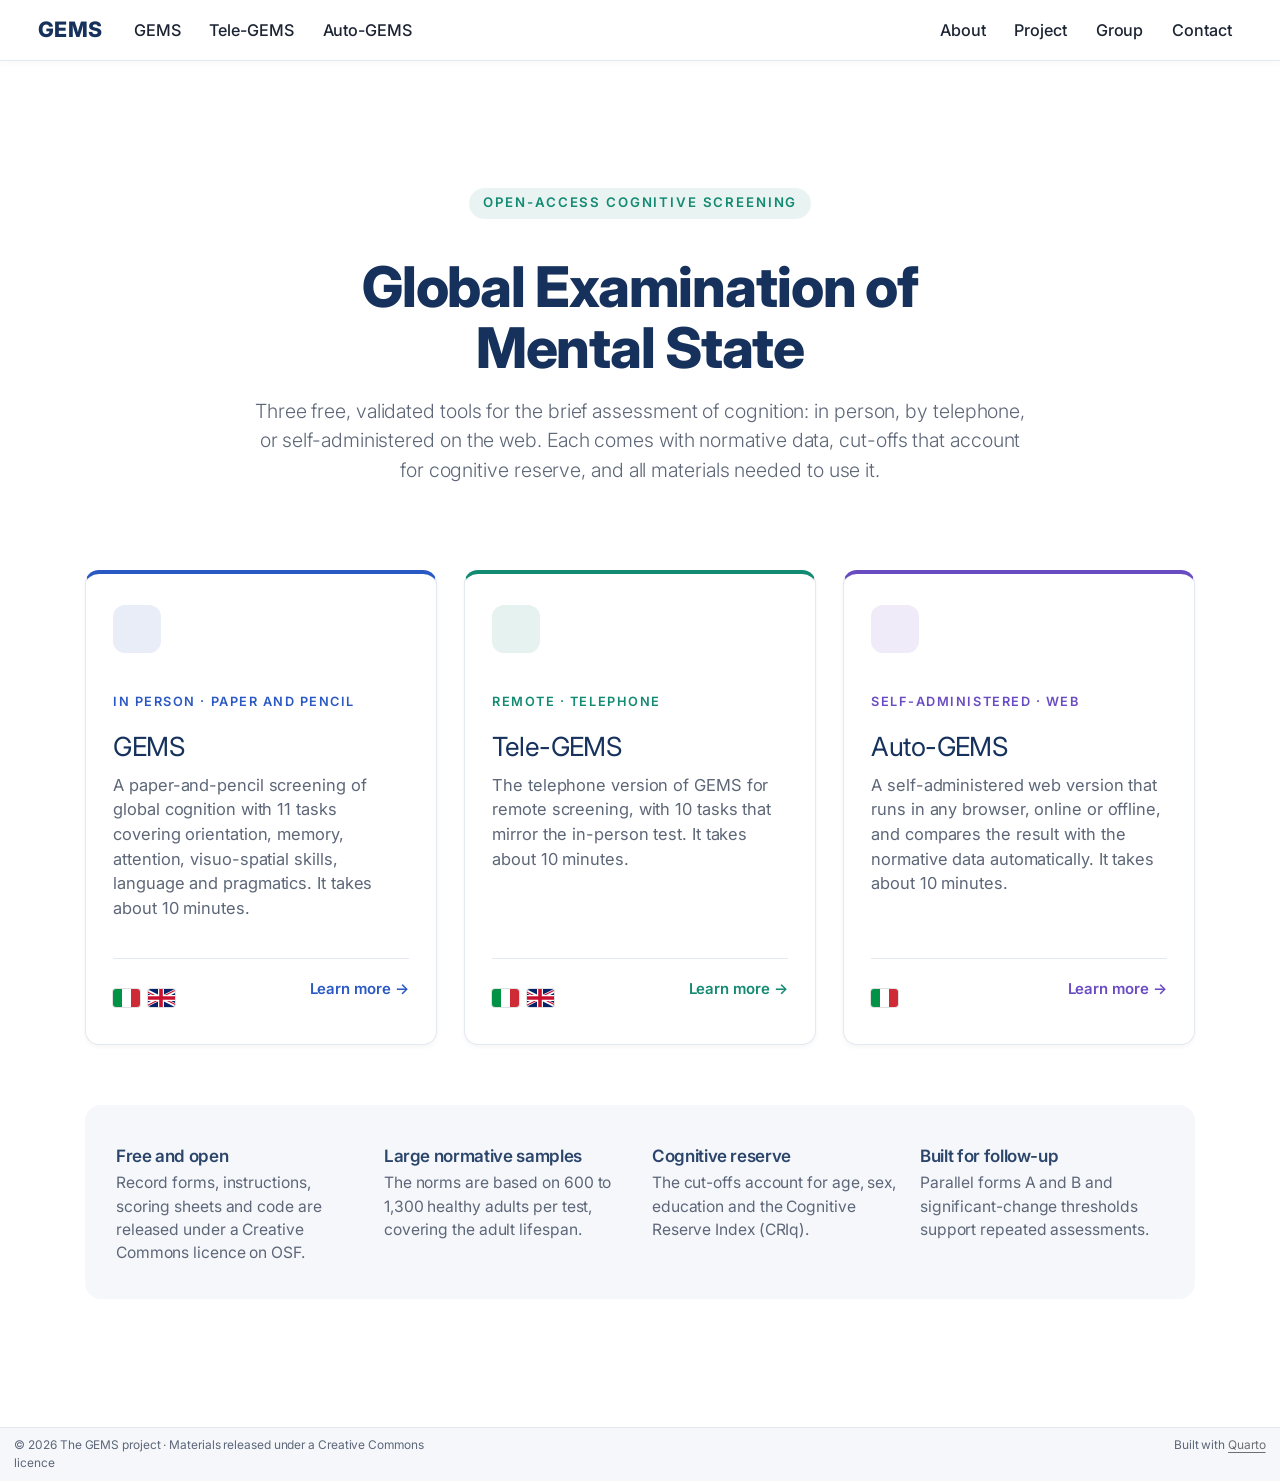
==== index.html @ f172ce5f "Built site for gh-pages" ====
<!DOCTYPE html>
<html xmlns="http://www.w3.org/1999/xhtml" lang="en" xml:lang="en"><head>

<meta charset="utf-8">
<meta name="generator" content="quarto-1.7.31">

<meta name="viewport" content="width=device-width, initial-scale=1.0, user-scalable=yes">


<title>GEMS · Global Examination of Mental State – GEMS</title>
<style>
code{white-space: pre-wrap;}
span.smallcaps{font-variant: small-caps;}
div.columns{display: flex; gap: min(4vw, 1.5em);}
div.column{flex: auto; overflow-x: auto;}
div.hanging-indent{margin-left: 1.5em; text-indent: -1.5em;}
ul.task-list{list-style: none;}
ul.task-list li input[type="checkbox"] {
  width: 0.8em;
  margin: 0 0.8em 0.2em -1em; /* quarto-specific, see https://github.com/quarto-dev/quarto-cli/issues/4556 */ 
  vertical-align: middle;
}
</style>


<script src="site_libs/quarto-nav/quarto-nav.js"></script>
<script src="site_libs/quarto-nav/headroom.min.js"></script>
<script src="site_libs/clipboard/clipboard.min.js"></script>
<script src="site_libs/quarto-search/autocomplete.umd.js"></script>
<script src="site_libs/quarto-search/fuse.min.js"></script>
<script src="site_libs/quarto-search/quarto-search.js"></script>
<meta name="quarto:offset" content="./">
<link href="./images/logo.svg" rel="icon" type="image/svg+xml">
<script src="site_libs/quarto-html/quarto.js" type="module"></script>
<script src="site_libs/quarto-html/tabsets/tabsets.js" type="module"></script>
<script src="site_libs/quarto-html/popper.min.js"></script>
<script src="site_libs/quarto-html/tippy.umd.min.js"></script>
<script src="site_libs/quarto-html/anchor.min.js"></script>
<link href="site_libs/quarto-html/tippy.css" rel="stylesheet">
<link href="site_libs/quarto-html/quarto-syntax-highlighting-e1a5c8363afafaef2c763b6775fbf3ca.css" rel="stylesheet" id="quarto-text-highlighting-styles">
<script src="site_libs/bootstrap/bootstrap.min.js"></script>
<link href="site_libs/bootstrap/bootstrap-icons.css" rel="stylesheet">
<link href="site_libs/bootstrap/bootstrap-fa6449c2117a1bbcf229e6d02e4b391d.min.css" rel="stylesheet" append-hash="true" id="quarto-bootstrap" data-mode="light">
<script id="quarto-search-options" type="application/json">{
  "location": "navbar",
  "copy-button": false,
  "collapse-after": 3,
  "panel-placement": "end",
  "type": "overlay",
  "limit": 50,
  "keyboard-shortcut": [
    "f",
    "/",
    "s"
  ],
  "show-item-context": false,
  "language": {
    "search-no-results-text": "No results",
    "search-matching-documents-text": "matching documents",
    "search-copy-link-title": "Copy link to search",
    "search-hide-matches-text": "Hide additional matches",
    "search-more-match-text": "more match in this document",
    "search-more-matches-text": "more matches in this document",
    "search-clear-button-title": "Clear",
    "search-text-placeholder": "",
    "search-detached-cancel-button-title": "Cancel",
    "search-submit-button-title": "Submit",
    "search-label": "Search"
  }
}</script>
<style>html{ scroll-behavior: smooth; }</style>
<link rel="preconnect" href="https://fonts.googleapis.com">
<link rel="preconnect" href="https://fonts.gstatic.com" crossorigin="">
<link href="https://fonts.googleapis.com/css2?family=Inter:wght@400;500;600;700;800&amp;display=swap" rel="stylesheet">


</head>

<body class="nav-fixed quarto-light">

<div id="quarto-search-results"></div>
  <header id="quarto-header" class="headroom fixed-top">
    <nav class="navbar navbar-expand-lg " data-bs-theme="dark">
      <div class="navbar-container container-fluid">
      <div class="navbar-brand-container mx-auto">
    <a href="./index.html" class="navbar-brand navbar-brand-logo">
    <img src="./images/logo.svg" alt="" class="navbar-logo">
    </a>
    <a class="navbar-brand" href="./index.html">
    <span class="navbar-title">GEMS</span>
    </a>
  </div>
            <div id="quarto-search" class="" title="Search"></div>
          <button class="navbar-toggler" type="button" data-bs-toggle="collapse" data-bs-target="#navbarCollapse" aria-controls="navbarCollapse" role="menu" aria-expanded="false" aria-label="Toggle navigation" onclick="if (window.quartoToggleHeadroom) { window.quartoToggleHeadroom(); }">
  <span class="navbar-toggler-icon"></span>
</button>
          <div class="collapse navbar-collapse" id="navbarCollapse">
            <ul class="navbar-nav navbar-nav-scroll me-auto">
  <li class="nav-item">
    <a class="nav-link" href="./tests/gems/index.html"> 
<span class="menu-text">GEMS</span></a>
  </li>  
  <li class="nav-item">
    <a class="nav-link" href="./tests/tele-gems/index.html"> 
<span class="menu-text">Tele-GEMS</span></a>
  </li>  
  <li class="nav-item">
    <a class="nav-link" href="./tests/auto-gems/index.html"> 
<span class="menu-text">Auto-GEMS</span></a>
  </li>  
</ul>
            <ul class="navbar-nav navbar-nav-scroll ms-auto">
  <li class="nav-item">
    <a class="nav-link" href="./about.html"> 
<span class="menu-text">About</span></a>
  </li>  
  <li class="nav-item">
    <a class="nav-link" href="./project.html"> 
<span class="menu-text">Project</span></a>
  </li>  
  <li class="nav-item">
    <a class="nav-link" href="./group.html"> 
<span class="menu-text">Group</span></a>
  </li>  
  <li class="nav-item">
    <a class="nav-link" href="./contact.html"> 
<span class="menu-text">Contact</span></a>
  </li>  
</ul>
          </div> <!-- /navcollapse -->
            <div class="quarto-navbar-tools">
</div>
      </div> <!-- /container-fluid -->
    </nav>
</header>
<!-- content -->
<div id="quarto-content" class="quarto-container page-columns page-rows-contents page-layout-full page-navbar">
<!-- sidebar -->
<!-- margin-sidebar -->
    
<!-- main -->
<main class="content column-page" id="quarto-document-content"><header id="title-block-header" class="quarto-title-block"></header>




<div class="hero">
<p><span class="eyebrow">Open-access cognitive screening</span></p>
<section id="global-examination-of-mental-state" class="level1">
<h1>Global Examination of Mental State</h1>
<div class="lead">
<p>Three free, validated tools for the brief assessment of cognition: in person, by telephone, or self-administered on the web. Each comes with normative data, cut-offs that account for cognitive reserve, and all materials needed to use it.</p>
</div>
</section>
</div>
<div class="container-lg">
<div class="modules">
<div class="module">
<p><span class="module-icon"><i class="bi bi-clipboard2-pulse"></i></span></p>
<p><span class="module-mode">In person · paper and pencil</span></p>
<div class="module-title">
<p><a href="./tests/gems/index.html">GEMS</a></p>
</div>
<div class="module-desc">
<p>A paper-and-pencil screening of global cognition with 11 tasks covering orientation, memory, attention, visuo-spatial skills, language and pragmatics. It takes about 10 minutes.</p>
</div>
<div class="module-foot">
<div class="flags">
<p><a class="flag-link" href="tests/gems/it.html" title="Italiano"><img class="flag" src="images/flags/it.svg" alt="Italiano"></a> <a class="flag-link" href="tests/gems/en.html" title="English"><img class="flag" src="images/flags/gb.svg" alt="English"></a></p>
</div>
<p><span class="module-more">Learn more →</span></p>
</div>
</div>
<div class="module tele">
<p><span class="module-icon"><i class="bi bi-telephone"></i></span></p>
<p><span class="module-mode">Remote · telephone</span></p>
<div class="module-title">
<p><a href="./tests/tele-gems/index.html">Tele-GEMS</a></p>
</div>
<div class="module-desc">
<p>The telephone version of GEMS for remote screening, with 10 tasks that mirror the in-person test. It takes about 10 minutes.</p>
</div>
<div class="module-foot">
<div class="flags">
<p><a class="flag-link" href="tests/tele-gems/it.html" title="Italiano"><img class="flag" src="images/flags/it.svg" alt="Italiano"></a> <a class="flag-link" href="tests/tele-gems/en.html" title="English"><img class="flag" src="images/flags/gb.svg" alt="English"></a></p>
</div>
<p><span class="module-more">Learn more →</span></p>
</div>
</div>
<div class="module auto">
<p><span class="module-icon"><i class="bi bi-laptop"></i></span></p>
<p><span class="module-mode">Self-administered · web</span></p>
<div class="module-title">
<p><a href="./tests/auto-gems/index.html">Auto-GEMS</a></p>
</div>
<div class="module-desc">
<p>A self-administered web version that runs in any browser, online or offline, and compares the result with the normative data automatically. It takes about 10 minutes.</p>
</div>
<div class="module-foot">
<div class="flags">
<p><a class="flag-link" href="tests/auto-gems/it.html" title="Italiano"><img class="flag" src="images/flags/it.svg" alt="Italiano"></a></p>
</div>
<p><span class="module-more">Learn more →</span></p>
</div>
</div>
</div>
<div class="strip">
<div class="strip-item">
<p><i class="bi bi-unlock"></i></p>
<section id="free-and-open" class="level3">
<h3 class="anchored" data-anchor-id="free-and-open">Free and open</h3>
<p>Record forms, instructions, scoring sheets and code are released under a Creative Commons licence on OSF.</p>
</section>
</div>
<div class="strip-item">
<p><i class="bi bi-people"></i></p>
<section id="large-normative-samples" class="level3">
<h3 class="anchored" data-anchor-id="large-normative-samples">Large normative samples</h3>
<p>The norms are based on 600 to 1,300 healthy adults per test, covering the adult lifespan.</p>
</section>
</div>
<div class="strip-item">
<p><i class="bi bi-diagram-3"></i></p>
<section id="cognitive-reserve" class="level3">
<h3 class="anchored" data-anchor-id="cognitive-reserve">Cognitive reserve</h3>
<p>The cut-offs account for age, sex, education and the Cognitive Reserve Index (CRIq).</p>
</section>
</div>
<div class="strip-item">
<p><i class="bi bi-arrow-repeat"></i></p>
<section id="built-for-follow-up" class="level3">
<h3 class="anchored" data-anchor-id="built-for-follow-up">Built for follow-up</h3>
<p>Parallel forms A and B and significant-change thresholds support repeated assessments.</p>
</section>
</div>
</div>
</div>



</main> <!-- /main -->
<script id="quarto-html-after-body" type="application/javascript">
  window.document.addEventListener("DOMContentLoaded", function (event) {
    const icon = "";
    const anchorJS = new window.AnchorJS();
    anchorJS.options = {
      placement: 'right',
      icon: icon
    };
    anchorJS.add('.anchored');
    const isCodeAnnotation = (el) => {
      for (const clz of el.classList) {
        if (clz.startsWith('code-annotation-')) {                     
          return true;
        }
      }
      return false;
    }
    const onCopySuccess = function(e) {
      // button target
      const button = e.trigger;
      // don't keep focus
      button.blur();
      // flash "checked"
      button.classList.add('code-copy-button-checked');
      var currentTitle = button.getAttribute("title");
      button.setAttribute("title", "Copied!");
      let tooltip;
      if (window.bootstrap) {
        button.setAttribute("data-bs-toggle", "tooltip");
        button.setAttribute("data-bs-placement", "left");
        button.setAttribute("data-bs-title", "Copied!");
        tooltip = new bootstrap.Tooltip(button, 
          { trigger: "manual", 
            customClass: "code-copy-button-tooltip",
            offset: [0, -8]});
        tooltip.show();    
      }
      setTimeout(function() {
        if (tooltip) {
          tooltip.hide();
          button.removeAttribute("data-bs-title");
          button.removeAttribute("data-bs-toggle");
          button.removeAttribute("data-bs-placement");
        }
        button.setAttribute("title", currentTitle);
        button.classList.remove('code-copy-button-checked');
      }, 1000);
      // clear code selection
      e.clearSelection();
    }
    const getTextToCopy = function(trigger) {
        const codeEl = trigger.previousElementSibling.cloneNode(true);
        for (const childEl of codeEl.children) {
          if (isCodeAnnotation(childEl)) {
            childEl.remove();
          }
        }
        return codeEl.innerText;
    }
    const clipboard = new window.ClipboardJS('.code-copy-button:not([data-in-quarto-modal])', {
      text: getTextToCopy
    });
    clipboard.on('success', onCopySuccess);
    if (window.document.getElementById('quarto-embedded-source-code-modal')) {
      const clipboardModal = new window.ClipboardJS('.code-copy-button[data-in-quarto-modal]', {
        text: getTextToCopy,
        container: window.document.getElementById('quarto-embedded-source-code-modal')
      });
      clipboardModal.on('success', onCopySuccess);
    }
      var localhostRegex = new RegExp(/^(?:http|https):\/\/localhost\:?[0-9]*\//);
      var mailtoRegex = new RegExp(/^mailto:/);
        var filterRegex = new RegExp("https:\/\/giorgioarcara\.github\.io\/gems-tests\/");
      var isInternal = (href) => {
          return filterRegex.test(href) || localhostRegex.test(href) || mailtoRegex.test(href);
      }
      // Inspect non-navigation links and adorn them if external
     var links = window.document.querySelectorAll('a[href]:not(.nav-link):not(.navbar-brand):not(.toc-action):not(.sidebar-link):not(.sidebar-item-toggle):not(.pagination-link):not(.no-external):not([aria-hidden]):not(.dropdown-item):not(.quarto-navigation-tool):not(.about-link)');
      for (var i=0; i<links.length; i++) {
        const link = links[i];
        if (!isInternal(link.href)) {
          // undo the damage that might have been done by quarto-nav.js in the case of
          // links that we want to consider external
          if (link.dataset.originalHref !== undefined) {
            link.href = link.dataset.originalHref;
          }
            // target, if specified
            link.setAttribute("target", "_blank");
            if (link.getAttribute("rel") === null) {
              link.setAttribute("rel", "noopener");
            }
        }
      }
    function tippyHover(el, contentFn, onTriggerFn, onUntriggerFn) {
      const config = {
        allowHTML: true,
        maxWidth: 500,
        delay: 100,
        arrow: false,
        appendTo: function(el) {
            return el.parentElement;
        },
        interactive: true,
        interactiveBorder: 10,
        theme: 'quarto',
        placement: 'bottom-start',
      };
      if (contentFn) {
        config.content = contentFn;
      }
      if (onTriggerFn) {
        config.onTrigger = onTriggerFn;
      }
      if (onUntriggerFn) {
        config.onUntrigger = onUntriggerFn;
      }
      window.tippy(el, config); 
    }
    const noterefs = window.document.querySelectorAll('a[role="doc-noteref"]');
    for (var i=0; i<noterefs.length; i++) {
      const ref = noterefs[i];
      tippyHover(ref, function() {
        // use id or data attribute instead here
        let href = ref.getAttribute('data-footnote-href') || ref.getAttribute('href');
        try { href = new URL(href).hash; } catch {}
        const id = href.replace(/^#\/?/, "");
        const note = window.document.getElementById(id);
        if (note) {
          return note.innerHTML;
        } else {
          return "";
        }
      });
    }
    const xrefs = window.document.querySelectorAll('a.quarto-xref');
    const processXRef = (id, note) => {
      // Strip column container classes
      const stripColumnClz = (el) => {
        el.classList.remove("page-full", "page-columns");
        if (el.children) {
          for (const child of el.children) {
            stripColumnClz(child);
          }
        }
      }
      stripColumnClz(note)
      if (id === null || id.startsWith('sec-')) {
        // Special case sections, only their first couple elements
        const container = document.createElement("div");
        if (note.children && note.children.length > 2) {
          container.appendChild(note.children[0].cloneNode(true));
          for (let i = 1; i < note.children.length; i++) {
            const child = note.children[i];
            if (child.tagName === "P" && child.innerText === "") {
              continue;
            } else {
              container.appendChild(child.cloneNode(true));
              break;
            }
          }
          if (window.Quarto?.typesetMath) {
            window.Quarto.typesetMath(container);
          }
          return container.innerHTML
        } else {
          if (window.Quarto?.typesetMath) {
            window.Quarto.typesetMath(note);
          }
          return note.innerHTML;
        }
      } else {
        // Remove any anchor links if they are present
        const anchorLink = note.querySelector('a.anchorjs-link');
        if (anchorLink) {
          anchorLink.remove();
        }
        if (window.Quarto?.typesetMath) {
          window.Quarto.typesetMath(note);
        }
        if (note.classList.contains("callout")) {
          return note.outerHTML;
        } else {
          return note.innerHTML;
        }
      }
    }
    for (var i=0; i<xrefs.length; i++) {
      const xref = xrefs[i];
      tippyHover(xref, undefined, function(instance) {
        instance.disable();
        let url = xref.getAttribute('href');
        let hash = undefined; 
        if (url.startsWith('#')) {
          hash = url;
        } else {
          try { hash = new URL(url).hash; } catch {}
        }
        if (hash) {
          const id = hash.replace(/^#\/?/, "");
          const note = window.document.getElementById(id);
          if (note !== null) {
            try {
              const html = processXRef(id, note.cloneNode(true));
              instance.setContent(html);
            } finally {
              instance.enable();
              instance.show();
            }
          } else {
            // See if we can fetch this
            fetch(url.split('#')[0])
            .then(res => res.text())
            .then(html => {
              const parser = new DOMParser();
              const htmlDoc = parser.parseFromString(html, "text/html");
              const note = htmlDoc.getElementById(id);
              if (note !== null) {
                const html = processXRef(id, note);
                instance.setContent(html);
              } 
            }).finally(() => {
              instance.enable();
              instance.show();
            });
          }
        } else {
          // See if we can fetch a full url (with no hash to target)
          // This is a special case and we should probably do some content thinning / targeting
          fetch(url)
          .then(res => res.text())
          .then(html => {
            const parser = new DOMParser();
            const htmlDoc = parser.parseFromString(html, "text/html");
            const note = htmlDoc.querySelector('main.content');
            if (note !== null) {
              // This should only happen for chapter cross references
              // (since there is no id in the URL)
              // remove the first header
              if (note.children.length > 0 && note.children[0].tagName === "HEADER") {
                note.children[0].remove();
              }
              const html = processXRef(null, note);
              instance.setContent(html);
            } 
          }).finally(() => {
            instance.enable();
            instance.show();
          });
        }
      }, function(instance) {
      });
    }
        let selectedAnnoteEl;
        const selectorForAnnotation = ( cell, annotation) => {
          let cellAttr = 'data-code-cell="' + cell + '"';
          let lineAttr = 'data-code-annotation="' +  annotation + '"';
          const selector = 'span[' + cellAttr + '][' + lineAttr + ']';
          return selector;
        }
        const selectCodeLines = (annoteEl) => {
          const doc = window.document;
          const targetCell = annoteEl.getAttribute("data-target-cell");
          const targetAnnotation = annoteEl.getAttribute("data-target-annotation");
          const annoteSpan = window.document.querySelector(selectorForAnnotation(targetCell, targetAnnotation));
          const lines = annoteSpan.getAttribute("data-code-lines").split(",");
          const lineIds = lines.map((line) => {
            return targetCell + "-" + line;
          })
          let top = null;
          let height = null;
          let parent = null;
          if (lineIds.length > 0) {
              //compute the position of the single el (top and bottom and make a div)
              const el = window.document.getElementById(lineIds[0]);
              top = el.offsetTop;
              height = el.offsetHeight;
              parent = el.parentElement.parentElement;
            if (lineIds.length > 1) {
              const lastEl = window.document.getElementById(lineIds[lineIds.length - 1]);
              const bottom = lastEl.offsetTop + lastEl.offsetHeight;
              height = bottom - top;
            }
            if (top !== null && height !== null && parent !== null) {
              // cook up a div (if necessary) and position it 
              let div = window.document.getElementById("code-annotation-line-highlight");
              if (div === null) {
                div = window.document.createElement("div");
                div.setAttribute("id", "code-annotation-line-highlight");
                div.style.position = 'absolute';
                parent.appendChild(div);
              }
              div.style.top = top - 2 + "px";
              div.style.height = height + 4 + "px";
              div.style.left = 0;
              let gutterDiv = window.document.getElementById("code-annotation-line-highlight-gutter");
              if (gutterDiv === null) {
                gutterDiv = window.document.createElement("div");
                gutterDiv.setAttribute("id", "code-annotation-line-highlight-gutter");
                gutterDiv.style.position = 'absolute';
                const codeCell = window.document.getElementById(targetCell);
                const gutter = codeCell.querySelector('.code-annotation-gutter');
                gutter.appendChild(gutterDiv);
              }
              gutterDiv.style.top = top - 2 + "px";
              gutterDiv.style.height = height + 4 + "px";
            }
            selectedAnnoteEl = annoteEl;
          }
        };
        const unselectCodeLines = () => {
          const elementsIds = ["code-annotation-line-highlight", "code-annotation-line-highlight-gutter"];
          elementsIds.forEach((elId) => {
            const div = window.document.getElementById(elId);
            if (div) {
              div.remove();
            }
          });
          selectedAnnoteEl = undefined;
        };
          // Handle positioning of the toggle
      window.addEventListener(
        "resize",
        throttle(() => {
          elRect = undefined;
          if (selectedAnnoteEl) {
            selectCodeLines(selectedAnnoteEl);
          }
        }, 10)
      );
      function throttle(fn, ms) {
      let throttle = false;
      let timer;
        return (...args) => {
          if(!throttle) { // first call gets through
              fn.apply(this, args);
              throttle = true;
          } else { // all the others get throttled
              if(timer) clearTimeout(timer); // cancel #2
              timer = setTimeout(() => {
                fn.apply(this, args);
                timer = throttle = false;
              }, ms);
          }
        };
      }
        // Attach click handler to the DT
        const annoteDls = window.document.querySelectorAll('dt[data-target-cell]');
        for (const annoteDlNode of annoteDls) {
          annoteDlNode.addEventListener('click', (event) => {
            const clickedEl = event.target;
            if (clickedEl !== selectedAnnoteEl) {
              unselectCodeLines();
              const activeEl = window.document.querySelector('dt[data-target-cell].code-annotation-active');
              if (activeEl) {
                activeEl.classList.remove('code-annotation-active');
              }
              selectCodeLines(clickedEl);
              clickedEl.classList.add('code-annotation-active');
            } else {
              // Unselect the line
              unselectCodeLines();
              clickedEl.classList.remove('code-annotation-active');
            }
          });
        }
    const findCites = (el) => {
      const parentEl = el.parentElement;
      if (parentEl) {
        const cites = parentEl.dataset.cites;
        if (cites) {
          return {
            el,
            cites: cites.split(' ')
          };
        } else {
          return findCites(el.parentElement)
        }
      } else {
        return undefined;
      }
    };
    var bibliorefs = window.document.querySelectorAll('a[role="doc-biblioref"]');
    for (var i=0; i<bibliorefs.length; i++) {
      const ref = bibliorefs[i];
      const citeInfo = findCites(ref);
      if (citeInfo) {
        tippyHover(citeInfo.el, function() {
          var popup = window.document.createElement('div');
          citeInfo.cites.forEach(function(cite) {
            var citeDiv = window.document.createElement('div');
            citeDiv.classList.add('hanging-indent');
            citeDiv.classList.add('csl-entry');
            var biblioDiv = window.document.getElementById('ref-' + cite);
            if (biblioDiv) {
              citeDiv.innerHTML = biblioDiv.innerHTML;
            }
            popup.appendChild(citeDiv);
          });
          return popup.innerHTML;
        });
      }
    }
  });
  </script>
</div> <!-- /content -->
<footer class="footer">
  <div class="nav-footer">
    <div class="nav-footer-left">
<p>© 2026 The GEMS project · Materials released under a Creative Commons licence</p>
</div>   
    <div class="nav-footer-center">
      &nbsp;
    </div>
    <div class="nav-footer-right">
<p>Built with <a href="https://quarto.org">Quarto</a></p>
</div>
  </div>
</footer>




<script src="site_libs/quarto-html/zenscroll-min.js"></script>
</body></html>
---- site_libs/quarto-html/tippy.css ----
.tippy-box[data-animation=fade][data-state=hidden]{opacity:0}[data-tippy-root]{max-width:calc(100vw - 10px)}.tippy-box{position:relative;background-color:#333;color:#fff;border-radius:4px;font-size:14px;line-height:1.4;white-space:normal;outline:0;transition-property:transform,visibility,opacity}.tippy-box[data-placement^=top]>.tippy-arrow{bottom:0}.tippy-box[data-placement^=top]>.tippy-arrow:before{bottom:-7px;left:0;border-width:8px 8px 0;border-top-color:initial;transform-origin:center top}.tippy-box[data-placement^=bottom]>.tippy-arrow{top:0}.tippy-box[data-placement^=bottom]>.tippy-arrow:before{top:-7px;left:0;border-width:0 8px 8px;border-bottom-color:initial;transform-origin:center bottom}.tippy-box[data-placement^=left]>.tippy-arrow{right:0}.tippy-box[data-placement^=left]>.tippy-arrow:before{border-width:8px 0 8px 8px;border-left-color:initial;right:-7px;transform-origin:center left}.tippy-box[data-placement^=right]>.tippy-arrow{left:0}.tippy-box[data-placement^=right]>.tippy-arrow:before{left:-7px;border-width:8px 8px 8px 0;border-right-color:initial;transform-origin:center right}.tippy-box[data-inertia][data-state=visible]{transition-timing-function:cubic-bezier(.54,1.5,.38,1.11)}.tippy-arrow{width:16px;height:16px;color:#333}.tippy-arrow:before{content:"";position:absolute;border-color:transparent;border-style:solid}.tippy-content{position:relative;padding:5px 9px;z-index:1}
---- site_libs/quarto-html/quarto-syntax-highlighting-e1a5c8363afafaef2c763b6775fbf3ca.css ----
/* quarto syntax highlight colors */
:root {
  --quarto-hl-ot-color: #003B4F;
  --quarto-hl-at-color: #657422;
  --quarto-hl-ss-color: #20794D;
  --quarto-hl-an-color: #5E5E5E;
  --quarto-hl-fu-color: #4758AB;
  --quarto-hl-st-color: #20794D;
  --quarto-hl-cf-color: #003B4F;
  --quarto-hl-op-color: #5E5E5E;
  --quarto-hl-er-color: #AD0000;
  --quarto-hl-bn-color: #AD0000;
  --quarto-hl-al-color: #AD0000;
  --quarto-hl-va-color: #111111;
  --quarto-hl-bu-color: inherit;
  --quarto-hl-ex-color: inherit;
  --quarto-hl-pp-color: #AD0000;
  --quarto-hl-in-color: #5E5E5E;
  --quarto-hl-vs-color: #20794D;
  --quarto-hl-wa-color: #5E5E5E;
  --quarto-hl-do-color: #5E5E5E;
  --quarto-hl-im-color: #00769E;
  --quarto-hl-ch-color: #20794D;
  --quarto-hl-dt-color: #AD0000;
  --quarto-hl-fl-color: #AD0000;
  --quarto-hl-co-color: #5E5E5E;
  --quarto-hl-cv-color: #5E5E5E;
  --quarto-hl-cn-color: #8f5902;
  --quarto-hl-sc-color: #5E5E5E;
  --quarto-hl-dv-color: #AD0000;
  --quarto-hl-kw-color: #003B4F;
}

/* other quarto variables */
:root {
  --quarto-font-monospace: SFMono-Regular, Menlo, Monaco, Consolas, "Liberation Mono", "Courier New", monospace;
}

/* syntax highlight based on Pandoc's rules */
pre > code.sourceCode > span {
  color: #003B4F;
}

code.sourceCode > span {
  color: #003B4F;
}

div.sourceCode,
div.sourceCode pre.sourceCode {
  color: #003B4F;
}

/* Normal */
code span {
  color: #003B4F;
}

/* Alert */
code span.al {
  color: #AD0000;
  font-style: inherit;
}

/* Annotation */
code span.an {
  color: #5E5E5E;
  font-style: inherit;
}

/* Attribute */
code span.at {
  color: #657422;
  font-style: inherit;
}

/* BaseN */
code span.bn {
  color: #AD0000;
  font-style: inherit;
}

/* BuiltIn */
code span.bu {
  font-style: inherit;
}

/* ControlFlow */
code span.cf {
  color: #003B4F;
  font-weight: bold;
  font-style: inherit;
}

/* Char */
code span.ch {
  color: #20794D;
  font-style: inherit;
}

/* Constant */
code span.cn {
  color: #8f5902;
  font-style: inherit;
}

/* Comment */
code span.co {
  color: #5E5E5E;
  font-style: inherit;
}

/* CommentVar */
code span.cv {
  color: #5E5E5E;
  font-style: italic;
}

/* Documentation */
code span.do {
  color: #5E5E5E;
  font-style: italic;
}

/* DataType */
code span.dt {
  color: #AD0000;
  font-style: inherit;
}

/* DecVal */
code span.dv {
  color: #AD0000;
  font-style: inherit;
}

/* Error */
code span.er {
  color: #AD0000;
  font-style: inherit;
}

/* Extension */
code span.ex {
  font-style: inherit;
}

/* Float */
code span.fl {
  color: #AD0000;
  font-style: inherit;
}

/* Function */
code span.fu {
  color: #4758AB;
  font-style: inherit;
}

/* Import */
code span.im {
  color: #00769E;
  font-style: inherit;
}

/* Information */
code span.in {
  color: #5E5E5E;
  font-style: inherit;
}

/* Keyword */
code span.kw {
  color: #003B4F;
  font-weight: bold;
  font-style: inherit;
}

/* Operator */
code span.op {
  color: #5E5E5E;
  font-style: inherit;
}

/* Other */
code span.ot {
  color: #003B4F;
  font-style: inherit;
}

/* Preprocessor */
code span.pp {
  color: #AD0000;
  font-style: inherit;
}

/* SpecialChar */
code span.sc {
  color: #5E5E5E;
  font-style: inherit;
}

/* SpecialString */
code span.ss {
  color: #20794D;
  font-style: inherit;
}

/* String */
code span.st {
  color: #20794D;
  font-style: inherit;
}

/* Variable */
code span.va {
  color: #111111;
  font-style: inherit;
}

/* VerbatimString */
code span.vs {
  color: #20794D;
  font-style: inherit;
}

/* Warning */
code span.wa {
  color: #5E5E5E;
  font-style: italic;
}

.prevent-inlining {
  content: "</";
}

/*# sourceMappingURL=c735b2cac6c846c1abc72f5ce1520814.css.map */
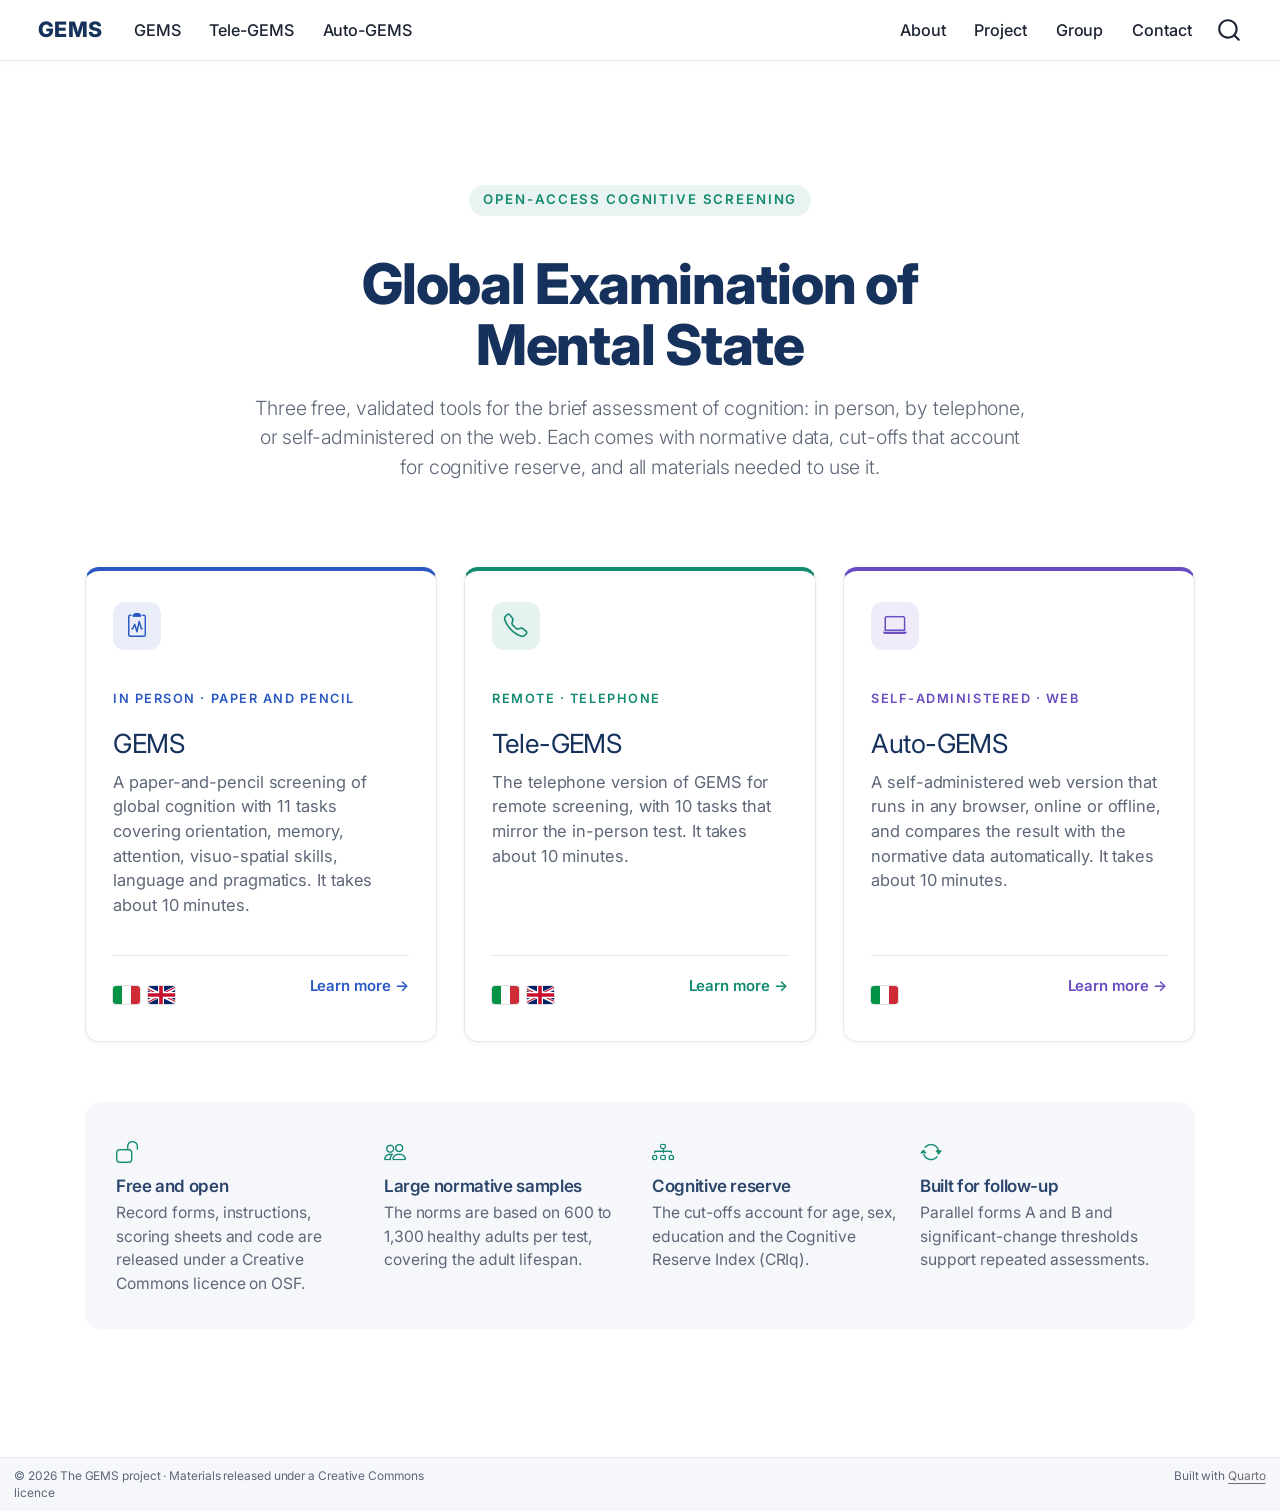
==== commit ca09c162: "Built site for gh-pages" ====
--- a/index.html
+++ b/index.html
@@ -2,17 +2,23 @@
 <html xmlns="http://www.w3.org/1999/xhtml" lang="en" xml:lang="en"><head>
 
 <meta charset="utf-8">
-<meta name="generator" content="quarto-1.7.31">
+<meta name="generator" content="quarto-1.11.9">
 
 <meta name="viewport" content="width=device-width, initial-scale=1.0, user-scalable=yes">
 
 
 <title>GEMS · Global Examination of Mental State – GEMS</title>
 <style>
-code{white-space: pre-wrap;}
+/* Default styles provided by pandoc.
+** See https://pandoc.org/MANUAL.html#variables-for-html for config info.
+*/
 span.smallcaps{font-variant: small-caps;}
-div.columns{display: flex; gap: min(4vw, 1.5em);}
-div.column{flex: auto; overflow-x: auto;}
+div.columns{display: flex; gap: 1.5em;}
+div.column{flex: auto;}
+@media screen {
+div.columns{gap: min(4vw, 1.5em);}
+div.column{overflow-x: auto;}
+}
 div.hanging-indent{margin-left: 1.5em; text-indent: -1.5em;}
 ul.task-list{list-style: none;}
 ul.task-list li input[type="checkbox"] {
@@ -33,14 +39,15 @@
 <link href="./images/logo.svg" rel="icon" type="image/svg+xml">
 <script src="site_libs/quarto-html/quarto.js" type="module"></script>
 <script src="site_libs/quarto-html/tabsets/tabsets.js" type="module"></script>
+<script src="site_libs/quarto-html/scrollable-regions/scrollable-regions.js" type="module"></script>
 <script src="site_libs/quarto-html/popper.min.js"></script>
 <script src="site_libs/quarto-html/tippy.umd.min.js"></script>
 <script src="site_libs/quarto-html/anchor.min.js"></script>
 <link href="site_libs/quarto-html/tippy.css" rel="stylesheet">
-<link href="site_libs/quarto-html/quarto-syntax-highlighting-e1a5c8363afafaef2c763b6775fbf3ca.css" rel="stylesheet" id="quarto-text-highlighting-styles">
+<link href="site_libs/quarto-html/quarto-syntax-highlighting-63b5708e65d6cd79cd7618c58d0c21e7.css" rel="stylesheet" id="quarto-text-highlighting-styles">
 <script src="site_libs/bootstrap/bootstrap.min.js"></script>
 <link href="site_libs/bootstrap/bootstrap-icons.css" rel="stylesheet">
-<link href="site_libs/bootstrap/bootstrap-fa6449c2117a1bbcf229e6d02e4b391d.min.css" rel="stylesheet" append-hash="true" id="quarto-bootstrap" data-mode="light">
+<link href="site_libs/bootstrap/bootstrap-9bd6a363023a1cd3e4a49a878e33ad86.min.css" rel="stylesheet" append-hash="true" id="quarto-bootstrap" data-mode="light">
 <script id="quarto-search-options" type="application/json">{
   "location": "navbar",
   "copy-button": false,
@@ -76,22 +83,22 @@
 
 </head>
 
-<body class="nav-fixed quarto-light">
+<body class="nav-fixed quarto-light"><a id="quarto-skip-link" class="visually-hidden-focusable" href="#quarto-document-content">Skip to main content</a>
 
 <div id="quarto-search-results"></div>
   <header id="quarto-header" class="headroom fixed-top">
-    <nav class="navbar navbar-expand-lg " data-bs-theme="dark">
+    <nav class="navbar navbar-expand-lg " data-bs-theme="dark" aria-label="Site">
       <div class="navbar-container container-fluid">
       <div class="navbar-brand-container mx-auto">
     <a href="./index.html" class="navbar-brand navbar-brand-logo">
-    <img src="./images/logo.svg" alt="" class="navbar-logo">
+    <img src="./images/logo.svg" alt="" class="navbar-logo light-content">
+    <img src="./images/logo.svg" alt="" class="navbar-logo dark-content">
     </a>
     <a class="navbar-brand" href="./index.html">
     <span class="navbar-title">GEMS</span>
     </a>
   </div>
-            <div id="quarto-search" class="" title="Search"></div>
-          <button class="navbar-toggler" type="button" data-bs-toggle="collapse" data-bs-target="#navbarCollapse" aria-controls="navbarCollapse" role="menu" aria-expanded="false" aria-label="Toggle navigation" onclick="if (window.quartoToggleHeadroom) { window.quartoToggleHeadroom(); }">
+          <button class="navbar-toggler" type="button" data-bs-toggle="collapse" data-bs-target="#navbarCollapse" aria-controls="navbarCollapse" aria-expanded="false" aria-label="Toggle navigation" onclick="if (window.quartoToggleHeadroom) { window.quartoToggleHeadroom(); }">
   <span class="navbar-toggler-icon"></span>
 </button>
           <div class="collapse navbar-collapse" id="navbarCollapse">
@@ -130,6 +137,7 @@
           </div> <!-- /navcollapse -->
             <div class="quarto-navbar-tools">
 </div>
+            <div id="quarto-search" class="" title="Search"></div>
       </div> <!-- /container-fluid -->
     </nav>
 </header>
@@ -139,7 +147,7 @@
 <!-- margin-sidebar -->
     
 <!-- main -->
-<main class="content column-page" id="quarto-document-content"><header id="title-block-header" class="quarto-title-block"></header>
+<main class="content column-page" id="quarto-document-content" tabindex="-1"><header id="title-block-header" class="quarto-title-block"></header>
 
 
 
@@ -290,13 +298,14 @@
       e.clearSelection();
     }
     const getTextToCopy = function(trigger) {
-        const codeEl = trigger.previousElementSibling.cloneNode(true);
-        for (const childEl of codeEl.children) {
-          if (isCodeAnnotation(childEl)) {
-            childEl.remove();
-          }
-        }
-        return codeEl.innerText;
+      const outerScaffold = trigger.parentElement.cloneNode(true);
+      const codeEl = outerScaffold.querySelector('code');
+      for (const childEl of codeEl.children) {
+        if (isCodeAnnotation(childEl)) {
+          childEl.remove();
+        }
+      }
+      return codeEl.innerText;
     }
     const clipboard = new window.ClipboardJS('.code-copy-button:not([data-in-quarto-modal])', {
       text: getTextToCopy
@@ -312,11 +321,30 @@
       var localhostRegex = new RegExp(/^(?:http|https):\/\/localhost\:?[0-9]*\//);
       var mailtoRegex = new RegExp(/^mailto:/);
         var filterRegex = new RegExp("https:\/\/giorgioarcara\.github\.io\/gems-tests\/");
+      const newWindowLabel = "(opens in a new tab)";
+      const newWindowNoteId = "quarto-ext-newwindow-label";
+      // Links reference one hidden label through aria-describedby, so the
+      // announcement never changes their accessible name.
+      var describeNewWindow = (link) => {
+        if (!window.document.getElementById(newWindowNoteId)) {
+          var newWindowNote = window.document.createElement("span");
+          newWindowNote.id = newWindowNoteId;
+          newWindowNote.hidden = true;
+          newWindowNote.textContent = newWindowLabel;
+          window.document.body.appendChild(newWindowNote);
+        }
+        var describedBy = (link.getAttribute("aria-describedby") || "").split(/\s+/).filter(Boolean);
+        if (!describedBy.includes(newWindowNoteId)) {
+          describedBy.push(newWindowNoteId);
+          link.setAttribute("aria-describedby", describedBy.join(" "));
+        }
+      }
       var isInternal = (href) => {
           return filterRegex.test(href) || localhostRegex.test(href) || mailtoRegex.test(href);
       }
       // Inspect non-navigation links and adorn them if external
-     var links = window.document.querySelectorAll('a[href]:not(.nav-link):not(.navbar-brand):not(.toc-action):not(.sidebar-link):not(.sidebar-item-toggle):not(.pagination-link):not(.no-external):not([aria-hidden]):not(.dropdown-item):not(.quarto-navigation-tool):not(.about-link)');
+      window.quartoDecorateExternalLinks = function (root) {
+     var links = (root || window.document).querySelectorAll('a[href]:not(.nav-link):not(.navbar-brand):not(.toc-action):not(.sidebar-link):not(.sidebar-item-toggle):not(.pagination-link):not(.no-external):not([aria-hidden]):not(.dropdown-item):not(.quarto-navigation-tool):not(.about-link)');
       for (var i=0; i<links.length; i++) {
         const link = links[i];
         if (!isInternal(link.href)) {
@@ -330,8 +358,70 @@
             if (link.getAttribute("rel") === null) {
               link.setAttribute("rel", "noopener");
             }
-        }
-      }
+            describeNewWindow(link);
+          if (!link.classList.contains('no-external-icon')) {
+          }
+        }
+      }
+      };
+      window.quartoDecorateExternalLinks(window.document);
+    // Esc closes the popup (WCAG 1.4.13) and focus leaving both trigger and
+    // popup closes it (WCAG 2.4.11); tippy handles neither for interactive popups.
+    const hideOnEscAndFocusOut = {
+      name: 'hideOnEscAndFocusOut',
+      defaultValue: true,
+      fn(instance) {
+        const dismiss = () => {
+          // A show scheduled by the trigger delay would otherwise reopen it
+          instance.clearDelayTimeouts();
+          instance.hide();
+        };
+        const onKeyDown = (event) => {
+          if (event.key !== 'Escape') {
+            return;
+          }
+          // Keep Esc from also reaching page handlers (e.g. reveal.js overview),
+          // except an open reveal.js slide menu, which Esc should close too.
+          // The menu handles keys only when its keyboard option is on.
+          const menuHandlesEsc = window.Reveal?.getPlugin?.('menu')?.isOpen() &&
+            window.Reveal.getConfig().menu?.keyboard !== false;
+          if (!menuHandlesEsc) {
+            event.stopPropagation();
+          }
+          if (instance.popper.contains(window.document.activeElement)) {
+            // Disabled while refocusing so the focus trigger does not reopen it
+            instance.disable();
+            instance.reference.focus();
+            instance.enable();
+          }
+          dismiss();
+        };
+        const onFocusOut = (event) => {
+          const target = event.relatedTarget;
+          if (target && !instance.reference.contains(target) &&
+              !instance.popper.contains(target)) {
+            dismiss();
+          }
+        };
+        // On the trigger too: a click trigger (code-annotations: select) has no
+        // blur handling. Attached for the instance's lifetime so leaving the
+        // trigger also cancels a show still pending on the trigger delay.
+        instance.reference.addEventListener('focusout', onFocusOut);
+        return {
+          onShow() {
+            window.document.addEventListener('keydown', onKeyDown, true);
+            instance.popper.addEventListener('focusout', onFocusOut);
+          },
+          onHide() {
+            window.document.removeEventListener('keydown', onKeyDown, true);
+            instance.popper.removeEventListener('focusout', onFocusOut);
+          },
+          onDestroy() {
+            instance.reference.removeEventListener('focusout', onFocusOut);
+          },
+        };
+      },
+    };
     function tippyHover(el, contentFn, onTriggerFn, onUntriggerFn) {
       const config = {
         allowHTML: true,
@@ -345,6 +435,7 @@
         interactiveBorder: 10,
         theme: 'quarto',
         placement: 'bottom-start',
+        plugins: [hideOnEscAndFocusOut],
       };
       if (contentFn) {
         config.content = contentFn;
@@ -507,44 +598,54 @@
           const lineIds = lines.map((line) => {
             return targetCell + "-" + line;
           })
-          let top = null;
-          let height = null;
-          let parent = null;
+          // Each band is positioned against its own containing block, which is
+          // not the offsetParent of the lines, so place it from client rects.
+          const placeBand = (band, firstEl, lastEl, codeBlock) => {
+            const container = band.offsetParent;
+            if (container === null) {
+              return;
+            }
+            const containerRect = container.getBoundingClientRect();
+            // Reveal.js scales slides with a transform, so convert client
+            // pixels back to the CSS pixels of the container.
+            const scale = containerRect.height / container.offsetHeight || 1;
+            const firstRect = firstEl.getBoundingClientRect();
+            const lastRect = lastEl.getBoundingClientRect();
+            const top = (firstRect.top - containerRect.top) / scale - container.clientTop + container.scrollTop;
+            const height = (lastRect.bottom - firstRect.top) / scale;
+            band.style.top = top - 2 + "px";
+            band.style.height = height + 4 + "px";
+            if (codeBlock) {
+              // Without the copy button wrapper, the containing block is wider
+              // than the code block, so span the code block explicitly.
+              const blockRect = codeBlock.getBoundingClientRect();
+              band.style.left = (blockRect.left - containerRect.left) / scale - container.clientLeft + container.scrollLeft + "px";
+              band.style.width = blockRect.width / scale + "px";
+            }
+          };
           if (lineIds.length > 0) {
-              //compute the position of the single el (top and bottom and make a div)
-              const el = window.document.getElementById(lineIds[0]);
-              top = el.offsetTop;
-              height = el.offsetHeight;
-              parent = el.parentElement.parentElement;
-            if (lineIds.length > 1) {
-              const lastEl = window.document.getElementById(lineIds[lineIds.length - 1]);
-              const bottom = lastEl.offsetTop + lastEl.offsetHeight;
-              height = bottom - top;
-            }
-            if (top !== null && height !== null && parent !== null) {
-              // cook up a div (if necessary) and position it 
-              let div = window.document.getElementById("code-annotation-line-highlight");
-              if (div === null) {
-                div = window.document.createElement("div");
-                div.setAttribute("id", "code-annotation-line-highlight");
-                div.style.position = 'absolute';
-                parent.appendChild(div);
-              }
-              div.style.top = top - 2 + "px";
-              div.style.height = height + 4 + "px";
-              div.style.left = 0;
-              let gutterDiv = window.document.getElementById("code-annotation-line-highlight-gutter");
-              if (gutterDiv === null) {
-                gutterDiv = window.document.createElement("div");
-                gutterDiv.setAttribute("id", "code-annotation-line-highlight-gutter");
-                gutterDiv.style.position = 'absolute';
-                const codeCell = window.document.getElementById(targetCell);
-                const gutter = codeCell.querySelector('.code-annotation-gutter');
-                gutter.appendChild(gutterDiv);
-              }
-              gutterDiv.style.top = top - 2 + "px";
-              gutterDiv.style.height = height + 4 + "px";
-            }
+            const el = window.document.getElementById(lineIds[0]);
+            const lastEl = window.document.getElementById(lineIds[lineIds.length - 1]);
+            const parent = el.parentElement.parentElement;
+            // cook up a div (if necessary) and position it
+            let div = window.document.getElementById("code-annotation-line-highlight");
+            if (div === null) {
+              div = window.document.createElement("div");
+              div.setAttribute("id", "code-annotation-line-highlight");
+              div.style.position = 'absolute';
+              parent.appendChild(div);
+            }
+            placeBand(div, el, lastEl, parent.closest("div.sourceCode") || parent);
+            let gutterDiv = window.document.getElementById("code-annotation-line-highlight-gutter");
+            if (gutterDiv === null) {
+              gutterDiv = window.document.createElement("div");
+              gutterDiv.setAttribute("id", "code-annotation-line-highlight-gutter");
+              gutterDiv.style.position = 'absolute';
+              const codeCell = window.document.getElementById(targetCell);
+              const gutter = codeCell.querySelector('.code-annotation-gutter');
+              gutter.appendChild(gutterDiv);
+            }
+            placeBand(gutterDiv, el, lastEl);
             selectedAnnoteEl = annoteEl;
           }
         };
@@ -643,6 +744,9 @@
     }
   });
   </script>
+  <script type="application/javascript">
+  window.quartoScrollableRegionsLabels = {"code":"Scrollable code","output":"Scrollable output"};
+  </script>
 </div> <!-- /content -->
 <footer class="footer">
   <div class="nav-footer">
--- a/site_libs/quarto-html/quarto-syntax-highlighting-63b5708e65d6cd79cd7618c58d0c21e7.css
+++ b/site_libs/quarto-html/quarto-syntax-highlighting-63b5708e65d6cd79cd7618c58d0c21e7.css
@@ -0,0 +1,236 @@
+/* quarto syntax highlight colors */
+:root {
+  --quarto-hl-ot-color: #003B4F;
+  --quarto-hl-at-color: #657422;
+  --quarto-hl-ss-color: #20794D;
+  --quarto-hl-an-color: #5E5E5E;
+  --quarto-hl-fu-color: #4758AB;
+  --quarto-hl-st-color: #20794D;
+  --quarto-hl-cf-color: #003B4F;
+  --quarto-hl-op-color: #5E5E5E;
+  --quarto-hl-er-color: #AD0000;
+  --quarto-hl-bn-color: #AD0000;
+  --quarto-hl-al-color: #AD0000;
+  --quarto-hl-va-color: #111111;
+  --quarto-hl-bu-color: inherit;
+  --quarto-hl-ex-color: inherit;
+  --quarto-hl-pp-color: #AD0000;
+  --quarto-hl-in-color: #5E5E5E;
+  --quarto-hl-vs-color: #20794D;
+  --quarto-hl-wa-color: #5E5E5E;
+  --quarto-hl-do-color: #5E5E5E;
+  --quarto-hl-im-color: #00769E;
+  --quarto-hl-ch-color: #20794D;
+  --quarto-hl-dt-color: #AD0000;
+  --quarto-hl-fl-color: #AD0000;
+  --quarto-hl-co-color: #5E5E5E;
+  --quarto-hl-cv-color: #5E5E5E;
+  --quarto-hl-cn-color: #8f5902;
+  --quarto-hl-sc-color: #5E5E5E;
+  --quarto-hl-dv-color: #AD0000;
+  --quarto-hl-kw-color: #003B4F;
+}
+
+/* other quarto variables */
+:root {
+  --quarto-font-monospace: SFMono-Regular, Menlo, Monaco, Consolas, "Liberation Mono", "Courier New", monospace;
+}
+
+/* syntax highlight based on Pandoc's rules */
+pre > code.sourceCode > span {
+  color: #003B4F;
+}
+
+code.sourceCode > span {
+  color: #003B4F;
+}
+
+div.sourceCode,
+div.sourceCode pre.sourceCode {
+  color: #003B4F;
+}
+
+/* Normal */
+code span {
+  color: #003B4F;
+}
+
+/* Alert */
+code span.al {
+  color: #AD0000;
+  font-style: inherit;
+}
+
+/* Annotation */
+code span.an {
+  color: #5E5E5E;
+  font-style: inherit;
+}
+
+/* Attribute */
+code span.at {
+  color: #657422;
+  font-style: inherit;
+}
+
+/* BaseN */
+code span.bn {
+  color: #AD0000;
+  font-style: inherit;
+}
+
+/* BuiltIn */
+code span.bu {
+  font-style: inherit;
+}
+
+/* ControlFlow */
+code span.cf {
+  color: #003B4F;
+  font-weight: bold;
+  font-style: inherit;
+}
+
+/* Char */
+code span.ch {
+  color: #20794D;
+  font-style: inherit;
+}
+
+/* Constant */
+code span.cn {
+  color: #8f5902;
+  font-style: inherit;
+}
+
+/* Comment */
+code span.co {
+  color: #5E5E5E;
+  font-style: inherit;
+}
+
+/* CommentVar */
+code span.cv {
+  color: #5E5E5E;
+  font-style: italic;
+}
+
+/* Documentation */
+code span.do {
+  color: #5E5E5E;
+  font-style: italic;
+}
+
+/* DataType */
+code span.dt {
+  color: #AD0000;
+  font-style: inherit;
+}
+
+/* DecVal */
+code span.dv {
+  color: #AD0000;
+  font-style: inherit;
+}
+
+/* Error */
+code span.er {
+  color: #AD0000;
+  font-style: inherit;
+}
+
+/* Extension */
+code span.ex {
+  font-style: inherit;
+}
+
+/* Float */
+code span.fl {
+  color: #AD0000;
+  font-style: inherit;
+}
+
+/* Function */
+code span.fu {
+  color: #4758AB;
+  font-style: inherit;
+}
+
+/* Import */
+code span.im {
+  color: #00769E;
+  font-style: inherit;
+}
+
+/* Information */
+code span.in {
+  color: #5E5E5E;
+  font-style: inherit;
+}
+
+/* Keyword */
+code span.kw {
+  color: #003B4F;
+  font-weight: bold;
+  font-style: inherit;
+}
+
+/* Operator */
+code span.op {
+  color: #5E5E5E;
+  font-style: inherit;
+}
+
+/* Other */
+code span.ot {
+  color: #003B4F;
+  font-style: inherit;
+}
+
+/* Preprocessor */
+code span.pp {
+  color: #AD0000;
+  font-style: inherit;
+}
+
+/* SpecialChar */
+code span.sc {
+  color: #5E5E5E;
+  font-style: inherit;
+}
+
+/* SpecialString */
+code span.ss {
+  color: #20794D;
+  font-style: inherit;
+}
+
+/* String */
+code span.st {
+  color: #20794D;
+  font-style: inherit;
+}
+
+/* Variable */
+code span.va {
+  color: #111111;
+  font-style: inherit;
+}
+
+/* VerbatimString */
+code span.vs {
+  color: #20794D;
+  font-style: inherit;
+}
+
+/* Warning */
+code span.wa {
+  color: #5E5E5E;
+  font-style: italic;
+}
+
+.prevent-inlining {
+  content: "</";
+}
+
+/*# sourceMappingURL=054cc16b9e9817627be6994582d2ffb5.css.map */
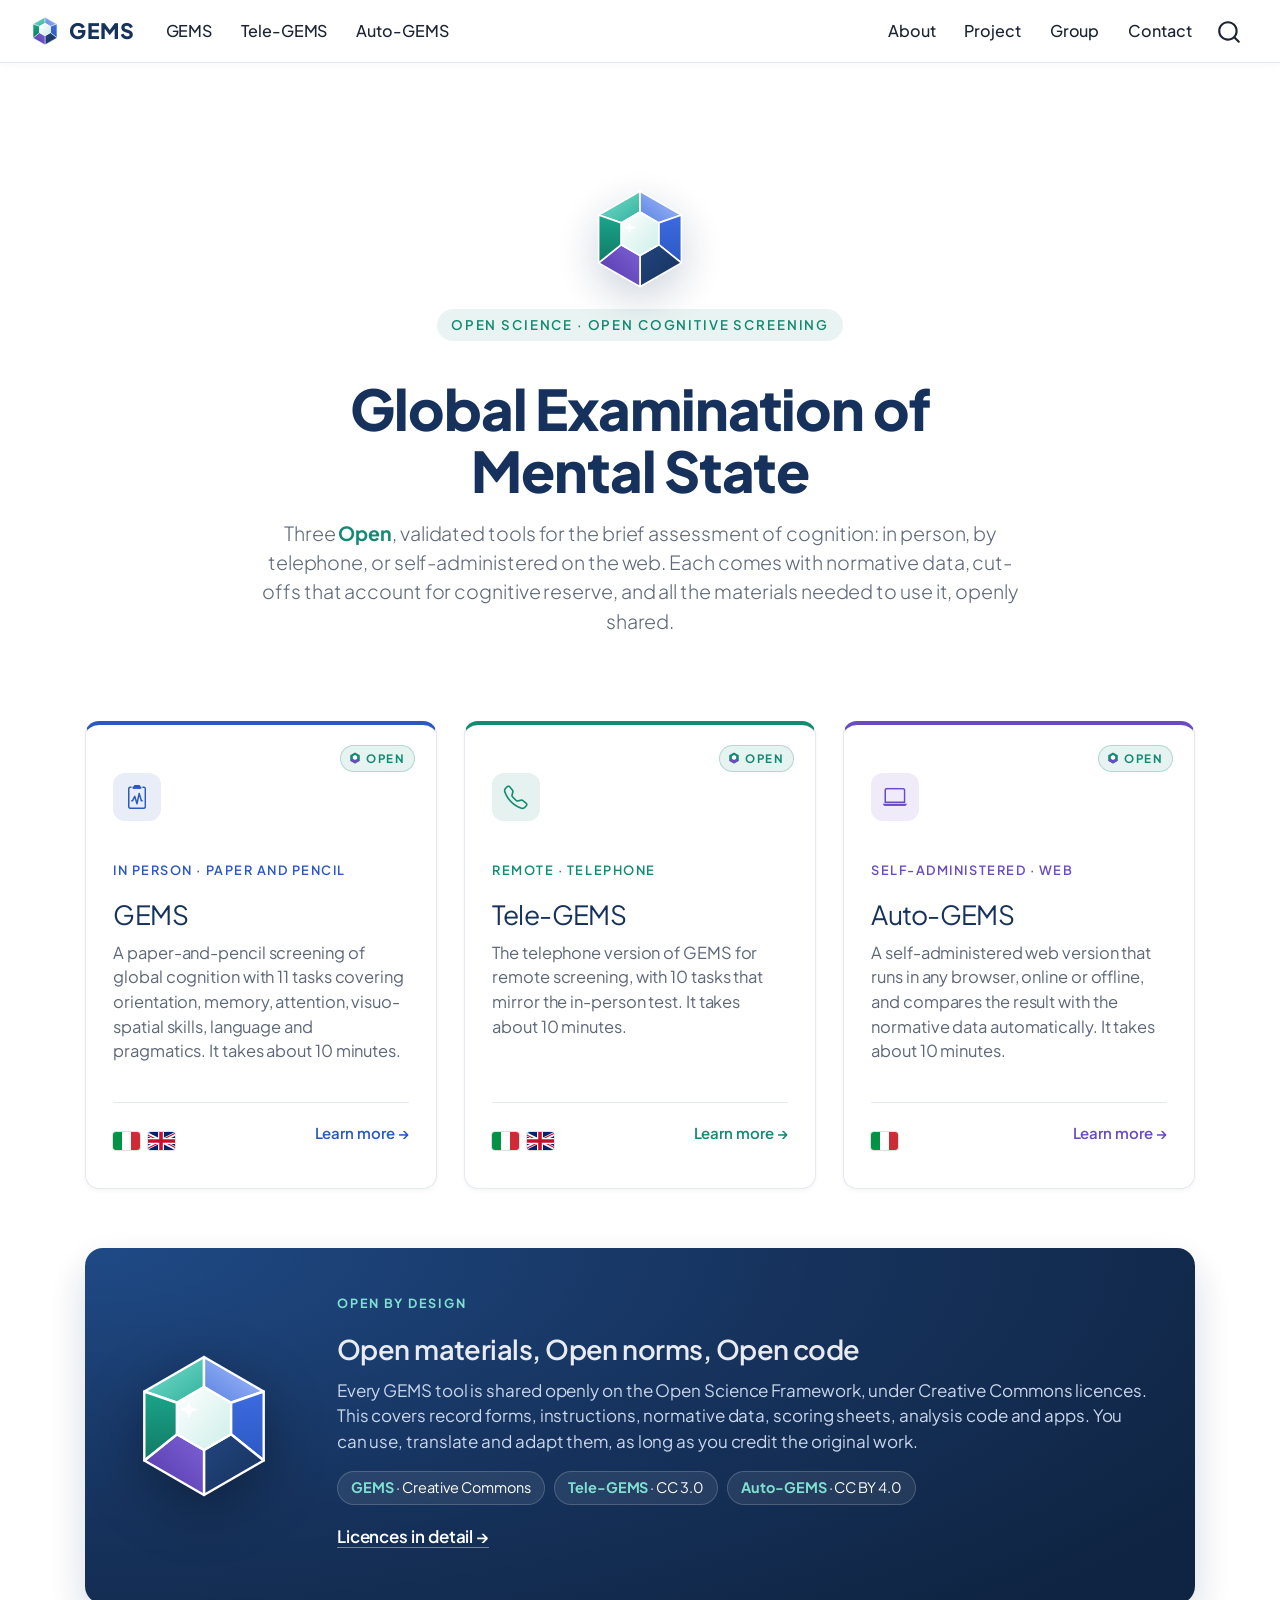
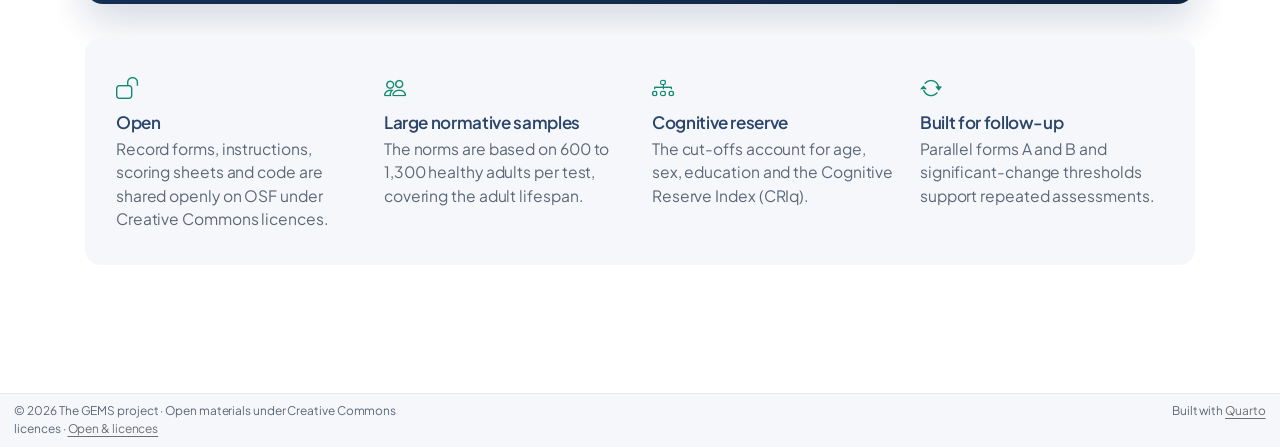
==== commit 495a7456: "Built site for gh-pages" ====
--- a/index.html
+++ b/index.html
@@ -47,7 +47,7 @@
 <link href="site_libs/quarto-html/quarto-syntax-highlighting-63b5708e65d6cd79cd7618c58d0c21e7.css" rel="stylesheet" id="quarto-text-highlighting-styles">
 <script src="site_libs/bootstrap/bootstrap.min.js"></script>
 <link href="site_libs/bootstrap/bootstrap-icons.css" rel="stylesheet">
-<link href="site_libs/bootstrap/bootstrap-9bd6a363023a1cd3e4a49a878e33ad86.min.css" rel="stylesheet" append-hash="true" id="quarto-bootstrap" data-mode="light">
+<link href="site_libs/bootstrap/bootstrap-249fb488050dd76f9b29aea47e5000ab.min.css" rel="stylesheet" append-hash="true" id="quarto-bootstrap" data-mode="light">
 <script id="quarto-search-options" type="application/json">{
   "location": "navbar",
   "copy-button": false,
@@ -78,7 +78,7 @@
 <style>html{ scroll-behavior: smooth; }</style>
 <link rel="preconnect" href="https://fonts.googleapis.com">
 <link rel="preconnect" href="https://fonts.gstatic.com" crossorigin="">
-<link href="https://fonts.googleapis.com/css2?family=Inter:wght@400;500;600;700;800&amp;display=swap" rel="stylesheet">
+<link href="https://fonts.googleapis.com/css2?family=Plus+Jakarta+Sans:wght@400;500;600;700;800&amp;display=swap" rel="stylesheet">
 
 
 </head>
@@ -153,17 +153,19 @@
 
 
 <div class="hero">
-<p><span class="eyebrow">Open-access cognitive screening</span></p>
+<p><img src="images/logo.svg" class="hero-gem img-fluid" alt="GEMS hexagonal gem logo"></p>
+<p><span class="eyebrow">Open Science · Open cognitive screening</span></p>
 <section id="global-examination-of-mental-state" class="level1">
 <h1>Global Examination of Mental State</h1>
 <div class="lead">
-<p>Three free, validated tools for the brief assessment of cognition: in person, by telephone, or self-administered on the web. Each comes with normative data, cut-offs that account for cognitive reserve, and all materials needed to use it.</p>
+<p>Three <strong>Open</strong>, validated tools for the brief assessment of cognition: in person, by telephone, or self-administered on the web. Each comes with normative data, cut-offs that account for cognitive reserve, and all the materials needed to use it, openly shared.</p>
 </div>
 </section>
 </div>
 <div class="container-lg">
 <div class="modules">
 <div class="module">
+<p><span class="open-badge">Open</span></p>
 <p><span class="module-icon"><i class="bi bi-clipboard2-pulse"></i></span></p>
 <p><span class="module-mode">In person · paper and pencil</span></p>
 <div class="module-title">
@@ -180,6 +182,7 @@
 </div>
 </div>
 <div class="module tele">
+<p><span class="open-badge">Open</span></p>
 <p><span class="module-icon"><i class="bi bi-telephone"></i></span></p>
 <p><span class="module-mode">Remote · telephone</span></p>
 <div class="module-title">
@@ -196,6 +199,7 @@
 </div>
 </div>
 <div class="module auto">
+<p><span class="open-badge">Open</span></p>
 <p><span class="module-icon"><i class="bi bi-laptop"></i></span></p>
 <p><span class="module-mode">Self-administered · web</span></p>
 <div class="module-title">
@@ -212,12 +216,28 @@
 </div>
 </div>
 </div>
+<div class="open-band">
+<div class="open-band-gem">
+<p><img src="images/logo.svg" class="img-fluid" alt=""></p>
+</div>
+<div class="open-band-text">
+<p><span class="open-kicker">Open by design</span></p>
+<section id="open-materials-open-norms-open-code" class="level3">
+<h3 class="anchored" data-anchor-id="open-materials-open-norms-open-code">Open materials, Open norms, Open code</h3>
+<p>Every GEMS tool is shared openly on the Open Science Framework, under Creative Commons licences. This covers record forms, instructions, normative data, scoring sheets, analysis code and apps. You can use, translate and adapt them, as long as you credit the original work.</p>
+<div class="licence-chips">
+<p><span class="licence-chip"><strong>GEMS</strong> · Creative Commons</span> <span class="licence-chip"><strong>Tele-GEMS</strong> · CC 3.0</span> <span class="licence-chip"><strong>Auto-GEMS</strong> · CC BY 4.0</span></p>
+</div>
+<p><a href="./open.html" class="open-link">Licences in detail →</a></p>
+</section>
+</div>
+</div>
 <div class="strip">
 <div class="strip-item">
 <p><i class="bi bi-unlock"></i></p>
-<section id="free-and-open" class="level3">
-<h3 class="anchored" data-anchor-id="free-and-open">Free and open</h3>
-<p>Record forms, instructions, scoring sheets and code are released under a Creative Commons licence on OSF.</p>
+<section id="open" class="level3">
+<h3 class="anchored" data-anchor-id="open">Open</h3>
+<p>Record forms, instructions, scoring sheets and code are shared openly on OSF under Creative Commons licences.</p>
 </section>
 </div>
 <div class="strip-item">
@@ -751,7 +771,7 @@
 <footer class="footer">
   <div class="nav-footer">
     <div class="nav-footer-left">
-<p>© 2026 The GEMS project · Materials released under a Creative Commons licence</p>
+<p>© 2026 The GEMS project · Open materials under Creative Commons licences · <a href="./open.html">Open &amp; licences</a></p>
 </div>   
     <div class="nav-footer-center">
       &nbsp;
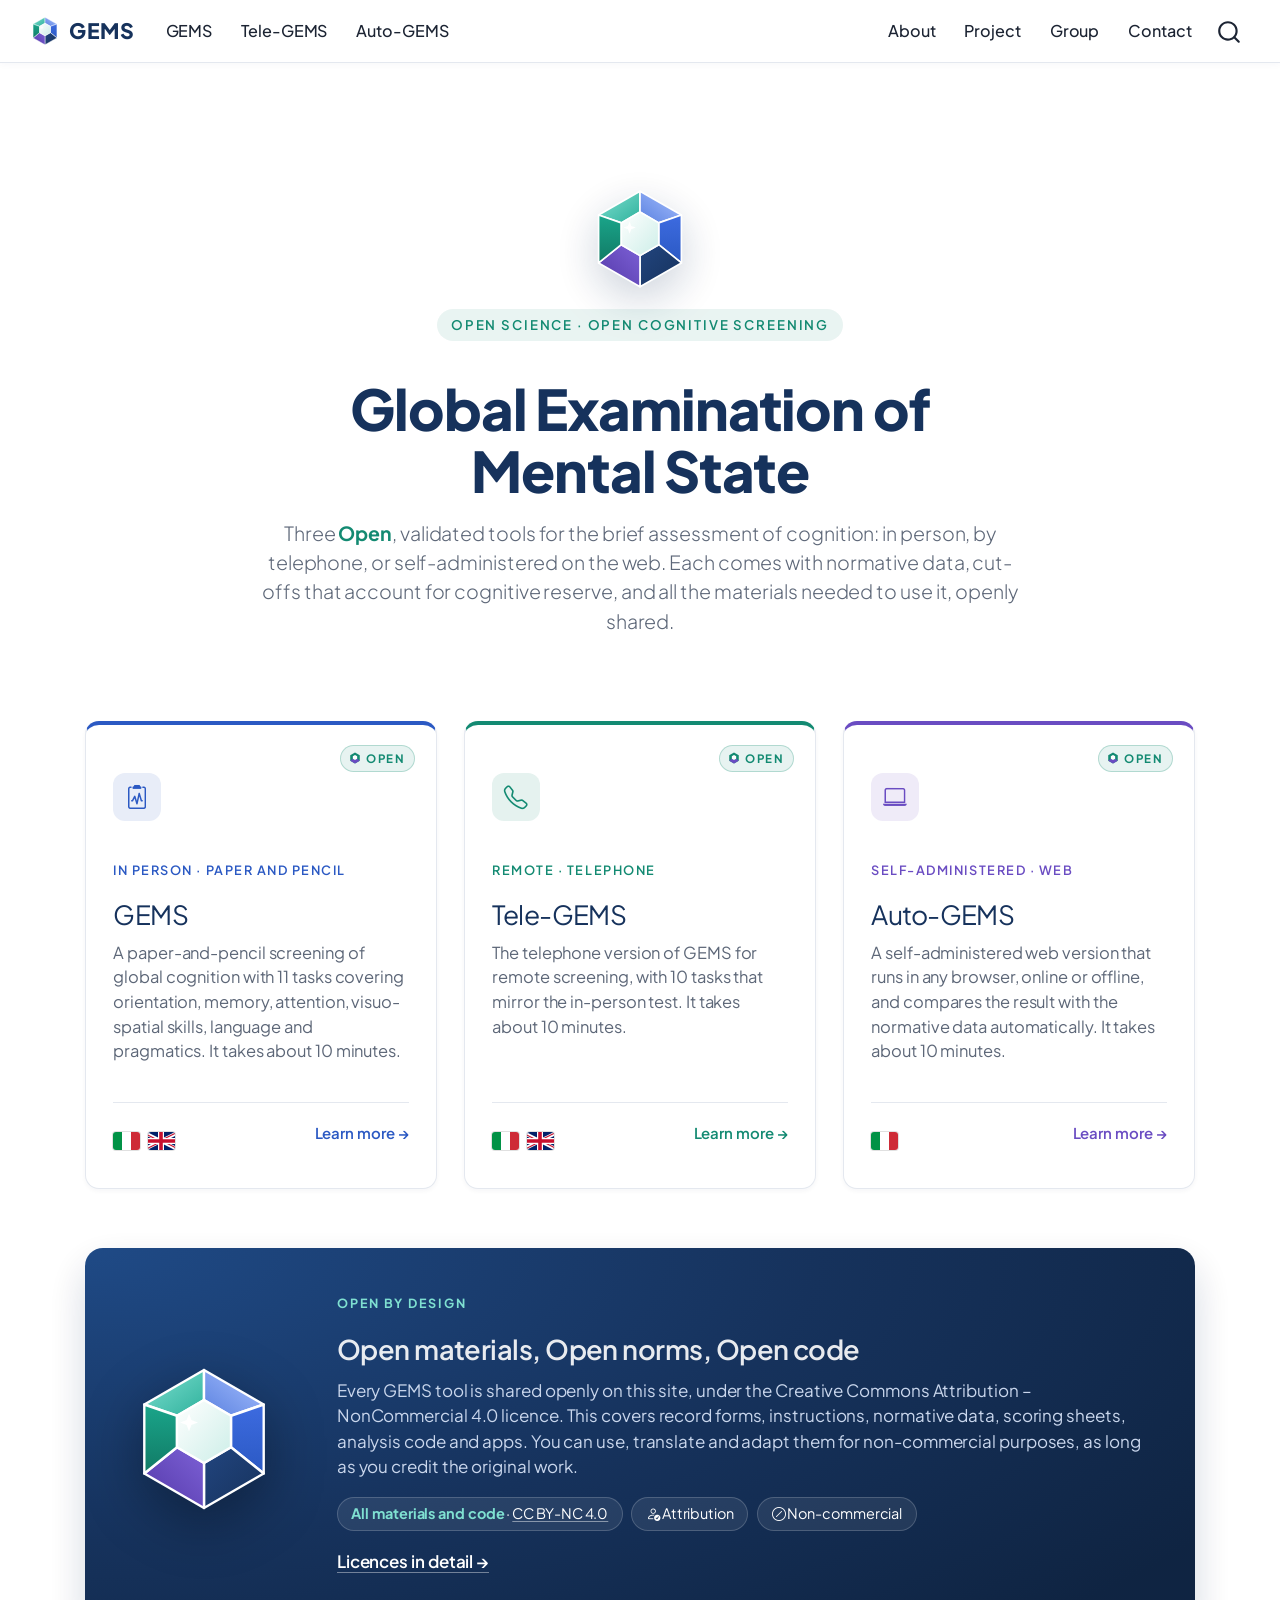
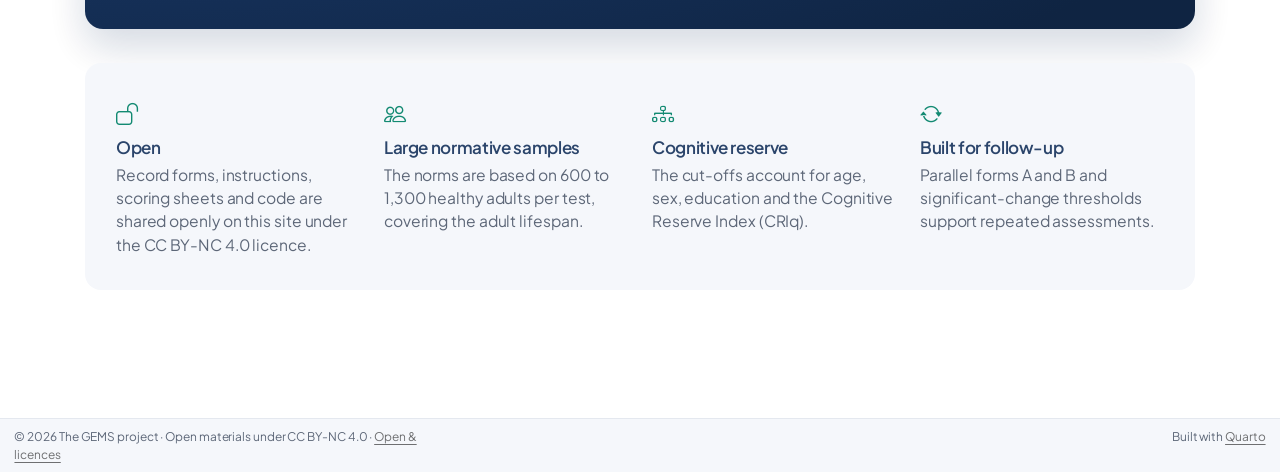
==== commit 60861af6: "Built site for gh-pages" ====
--- a/index.html
+++ b/index.html
@@ -47,7 +47,7 @@
 <link href="site_libs/quarto-html/quarto-syntax-highlighting-63b5708e65d6cd79cd7618c58d0c21e7.css" rel="stylesheet" id="quarto-text-highlighting-styles">
 <script src="site_libs/bootstrap/bootstrap.min.js"></script>
 <link href="site_libs/bootstrap/bootstrap-icons.css" rel="stylesheet">
-<link href="site_libs/bootstrap/bootstrap-249fb488050dd76f9b29aea47e5000ab.min.css" rel="stylesheet" append-hash="true" id="quarto-bootstrap" data-mode="light">
+<link href="site_libs/bootstrap/bootstrap-3e038f4f904a4b56d72f7bb433a4e646.min.css" rel="stylesheet" append-hash="true" id="quarto-bootstrap" data-mode="light">
 <script id="quarto-search-options" type="application/json">{
   "location": "navbar",
   "copy-button": false,
@@ -224,9 +224,9 @@
 <p><span class="open-kicker">Open by design</span></p>
 <section id="open-materials-open-norms-open-code" class="level3">
 <h3 class="anchored" data-anchor-id="open-materials-open-norms-open-code">Open materials, Open norms, Open code</h3>
-<p>Every GEMS tool is shared openly on the Open Science Framework, under Creative Commons licences. This covers record forms, instructions, normative data, scoring sheets, analysis code and apps. You can use, translate and adapt them, as long as you credit the original work.</p>
+<p>Every GEMS tool is shared openly on this site, under the Creative Commons Attribution – NonCommercial 4.0 licence. This covers record forms, instructions, normative data, scoring sheets, analysis code and apps. You can use, translate and adapt them for non-commercial purposes, as long as you credit the original work.</p>
 <div class="licence-chips">
-<p><span class="licence-chip"><strong>GEMS</strong> · Creative Commons</span> <span class="licence-chip"><strong>Tele-GEMS</strong> · CC 3.0</span> <span class="licence-chip"><strong>Auto-GEMS</strong> · CC BY 4.0</span></p>
+<p><span class="licence-chip"><strong>All materials and code</strong> · <a href="https://creativecommons.org/licenses/by-nc/4.0/">CC BY-NC 4.0</a></span> <span class="licence-chip"><i class="bi bi-person-check"></i> Attribution</span> <span class="licence-chip"><i class="bi bi-slash-circle"></i> Non-commercial</span></p>
 </div>
 <p><a href="./open.html" class="open-link">Licences in detail →</a></p>
 </section>
@@ -237,7 +237,7 @@
 <p><i class="bi bi-unlock"></i></p>
 <section id="open" class="level3">
 <h3 class="anchored" data-anchor-id="open">Open</h3>
-<p>Record forms, instructions, scoring sheets and code are shared openly on OSF under Creative Commons licences.</p>
+<p>Record forms, instructions, scoring sheets and code are shared openly on this site under the CC BY-NC 4.0 licence.</p>
 </section>
 </div>
 <div class="strip-item">
@@ -771,7 +771,7 @@
 <footer class="footer">
   <div class="nav-footer">
     <div class="nav-footer-left">
-<p>© 2026 The GEMS project · Open materials under Creative Commons licences · <a href="./open.html">Open &amp; licences</a></p>
+<p>© 2026 The GEMS project · Open materials under CC BY-NC 4.0 · <a href="./open.html">Open &amp; licences</a></p>
 </div>   
     <div class="nav-footer-center">
       &nbsp;
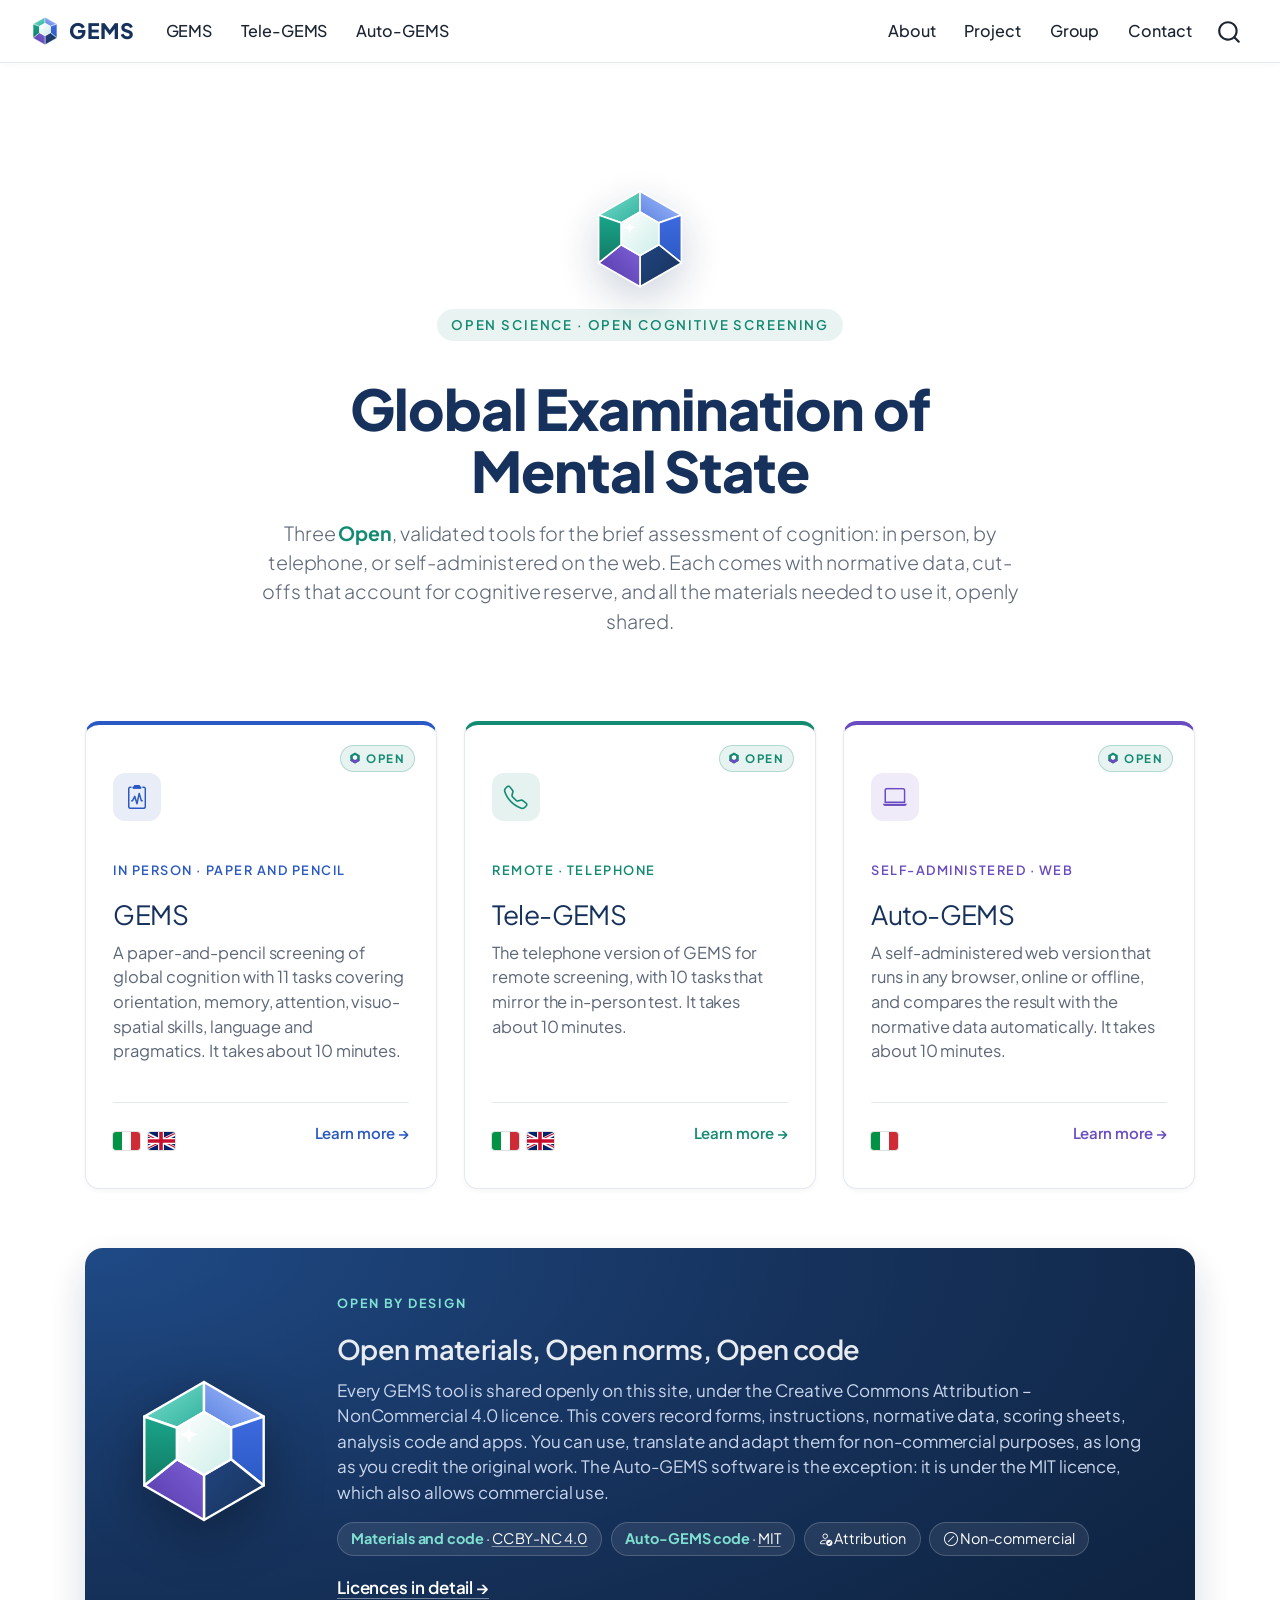
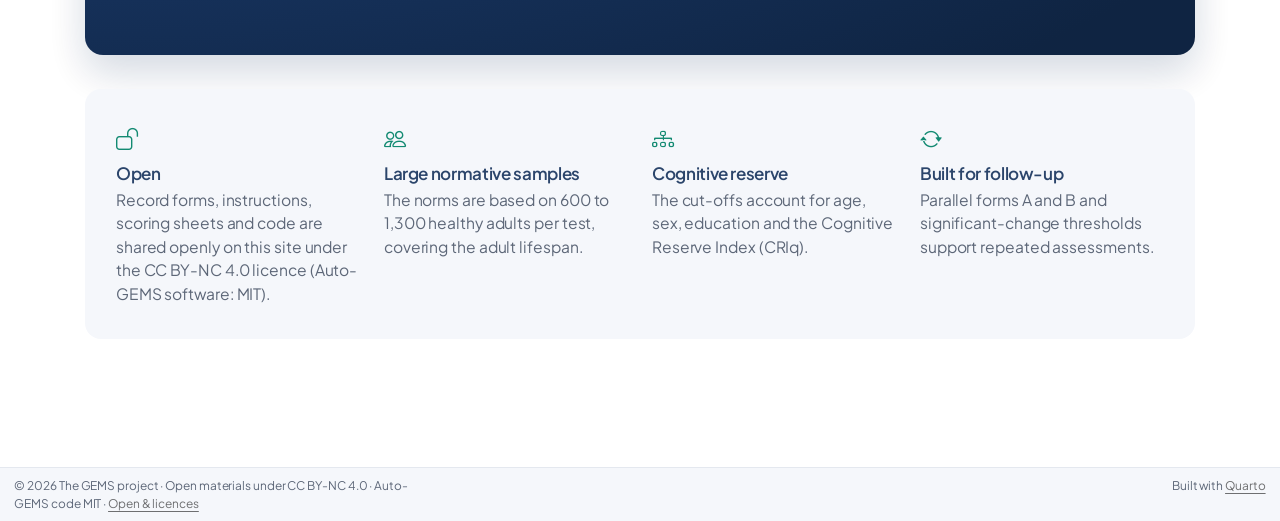
==== commit 12ae47d7: "Built site for gh-pages" ====
--- a/index.html
+++ b/index.html
@@ -36,7 +36,7 @@
 <script src="site_libs/quarto-search/fuse.min.js"></script>
 <script src="site_libs/quarto-search/quarto-search.js"></script>
 <meta name="quarto:offset" content="./">
-<link href="./images/logo.svg" rel="icon" type="image/svg+xml">
+<link href="./images/gems-logo.svg" rel="icon" type="image/svg+xml">
 <script src="site_libs/quarto-html/quarto.js" type="module"></script>
 <script src="site_libs/quarto-html/tabsets/tabsets.js" type="module"></script>
 <script src="site_libs/quarto-html/scrollable-regions/scrollable-regions.js" type="module"></script>
@@ -47,7 +47,7 @@
 <link href="site_libs/quarto-html/quarto-syntax-highlighting-63b5708e65d6cd79cd7618c58d0c21e7.css" rel="stylesheet" id="quarto-text-highlighting-styles">
 <script src="site_libs/bootstrap/bootstrap.min.js"></script>
 <link href="site_libs/bootstrap/bootstrap-icons.css" rel="stylesheet">
-<link href="site_libs/bootstrap/bootstrap-3e038f4f904a4b56d72f7bb433a4e646.min.css" rel="stylesheet" append-hash="true" id="quarto-bootstrap" data-mode="light">
+<link href="site_libs/bootstrap/bootstrap-f2b9cbc46ce4dcbc9a0c5ba9466188e4.min.css" rel="stylesheet" append-hash="true" id="quarto-bootstrap" data-mode="light">
 <script id="quarto-search-options" type="application/json">{
   "location": "navbar",
   "copy-button": false,
@@ -91,8 +91,8 @@
       <div class="navbar-container container-fluid">
       <div class="navbar-brand-container mx-auto">
     <a href="./index.html" class="navbar-brand navbar-brand-logo">
-    <img src="./images/logo.svg" alt="" class="navbar-logo light-content">
-    <img src="./images/logo.svg" alt="" class="navbar-logo dark-content">
+    <img src="./images/gems-logo.svg" alt="" class="navbar-logo light-content">
+    <img src="./images/gems-logo.svg" alt="" class="navbar-logo dark-content">
     </a>
     <a class="navbar-brand" href="./index.html">
     <span class="navbar-title">GEMS</span>
@@ -153,7 +153,7 @@
 
 
 <div class="hero">
-<p><img src="images/logo.svg" class="hero-gem img-fluid" alt="GEMS hexagonal gem logo"></p>
+<p><img src="images/gems-logo.svg" class="hero-gem img-fluid" alt="GEMS hexagonal gem logo"></p>
 <p><span class="eyebrow">Open Science · Open cognitive screening</span></p>
 <section id="global-examination-of-mental-state" class="level1">
 <h1>Global Examination of Mental State</h1>
@@ -218,15 +218,15 @@
 </div>
 <div class="open-band">
 <div class="open-band-gem">
-<p><img src="images/logo.svg" class="img-fluid" alt=""></p>
+<p><img src="images/gems-logo.svg" class="img-fluid" alt=""></p>
 </div>
 <div class="open-band-text">
 <p><span class="open-kicker">Open by design</span></p>
 <section id="open-materials-open-norms-open-code" class="level3">
 <h3 class="anchored" data-anchor-id="open-materials-open-norms-open-code">Open materials, Open norms, Open code</h3>
-<p>Every GEMS tool is shared openly on this site, under the Creative Commons Attribution – NonCommercial 4.0 licence. This covers record forms, instructions, normative data, scoring sheets, analysis code and apps. You can use, translate and adapt them for non-commercial purposes, as long as you credit the original work.</p>
+<p>Every GEMS tool is shared openly on this site, under the Creative Commons Attribution – NonCommercial 4.0 licence. This covers record forms, instructions, normative data, scoring sheets, analysis code and apps. You can use, translate and adapt them for non-commercial purposes, as long as you credit the original work. The Auto-GEMS software is the exception: it is under the MIT licence, which also allows commercial use.</p>
 <div class="licence-chips">
-<p><span class="licence-chip"><strong>All materials and code</strong> · <a href="https://creativecommons.org/licenses/by-nc/4.0/">CC BY-NC 4.0</a></span> <span class="licence-chip"><i class="bi bi-person-check"></i> Attribution</span> <span class="licence-chip"><i class="bi bi-slash-circle"></i> Non-commercial</span></p>
+<p><span class="licence-chip"><strong>Materials and code</strong> · <a href="https://creativecommons.org/licenses/by-nc/4.0/">CC BY-NC 4.0</a></span> <span class="licence-chip"><strong>Auto-GEMS code</strong> · <a href="https://opensource.org/license/mit">MIT</a></span> <span class="licence-chip"><i class="bi bi-person-check"></i> Attribution</span> <span class="licence-chip"><i class="bi bi-slash-circle"></i> Non-commercial</span></p>
 </div>
 <p><a href="./open.html" class="open-link">Licences in detail →</a></p>
 </section>
@@ -237,7 +237,7 @@
 <p><i class="bi bi-unlock"></i></p>
 <section id="open" class="level3">
 <h3 class="anchored" data-anchor-id="open">Open</h3>
-<p>Record forms, instructions, scoring sheets and code are shared openly on this site under the CC BY-NC 4.0 licence.</p>
+<p>Record forms, instructions, scoring sheets and code are shared openly on this site under the CC BY-NC 4.0 licence (Auto-GEMS software: MIT).</p>
 </section>
 </div>
 <div class="strip-item">
@@ -771,7 +771,7 @@
 <footer class="footer">
   <div class="nav-footer">
     <div class="nav-footer-left">
-<p>© 2026 The GEMS project · Open materials under CC BY-NC 4.0 · <a href="./open.html">Open &amp; licences</a></p>
+<p>© 2026 The GEMS project · Open materials under CC BY-NC 4.0 · Auto-GEMS code MIT · <a href="./open.html">Open &amp; licences</a></p>
 </div>   
     <div class="nav-footer-center">
       &nbsp;
